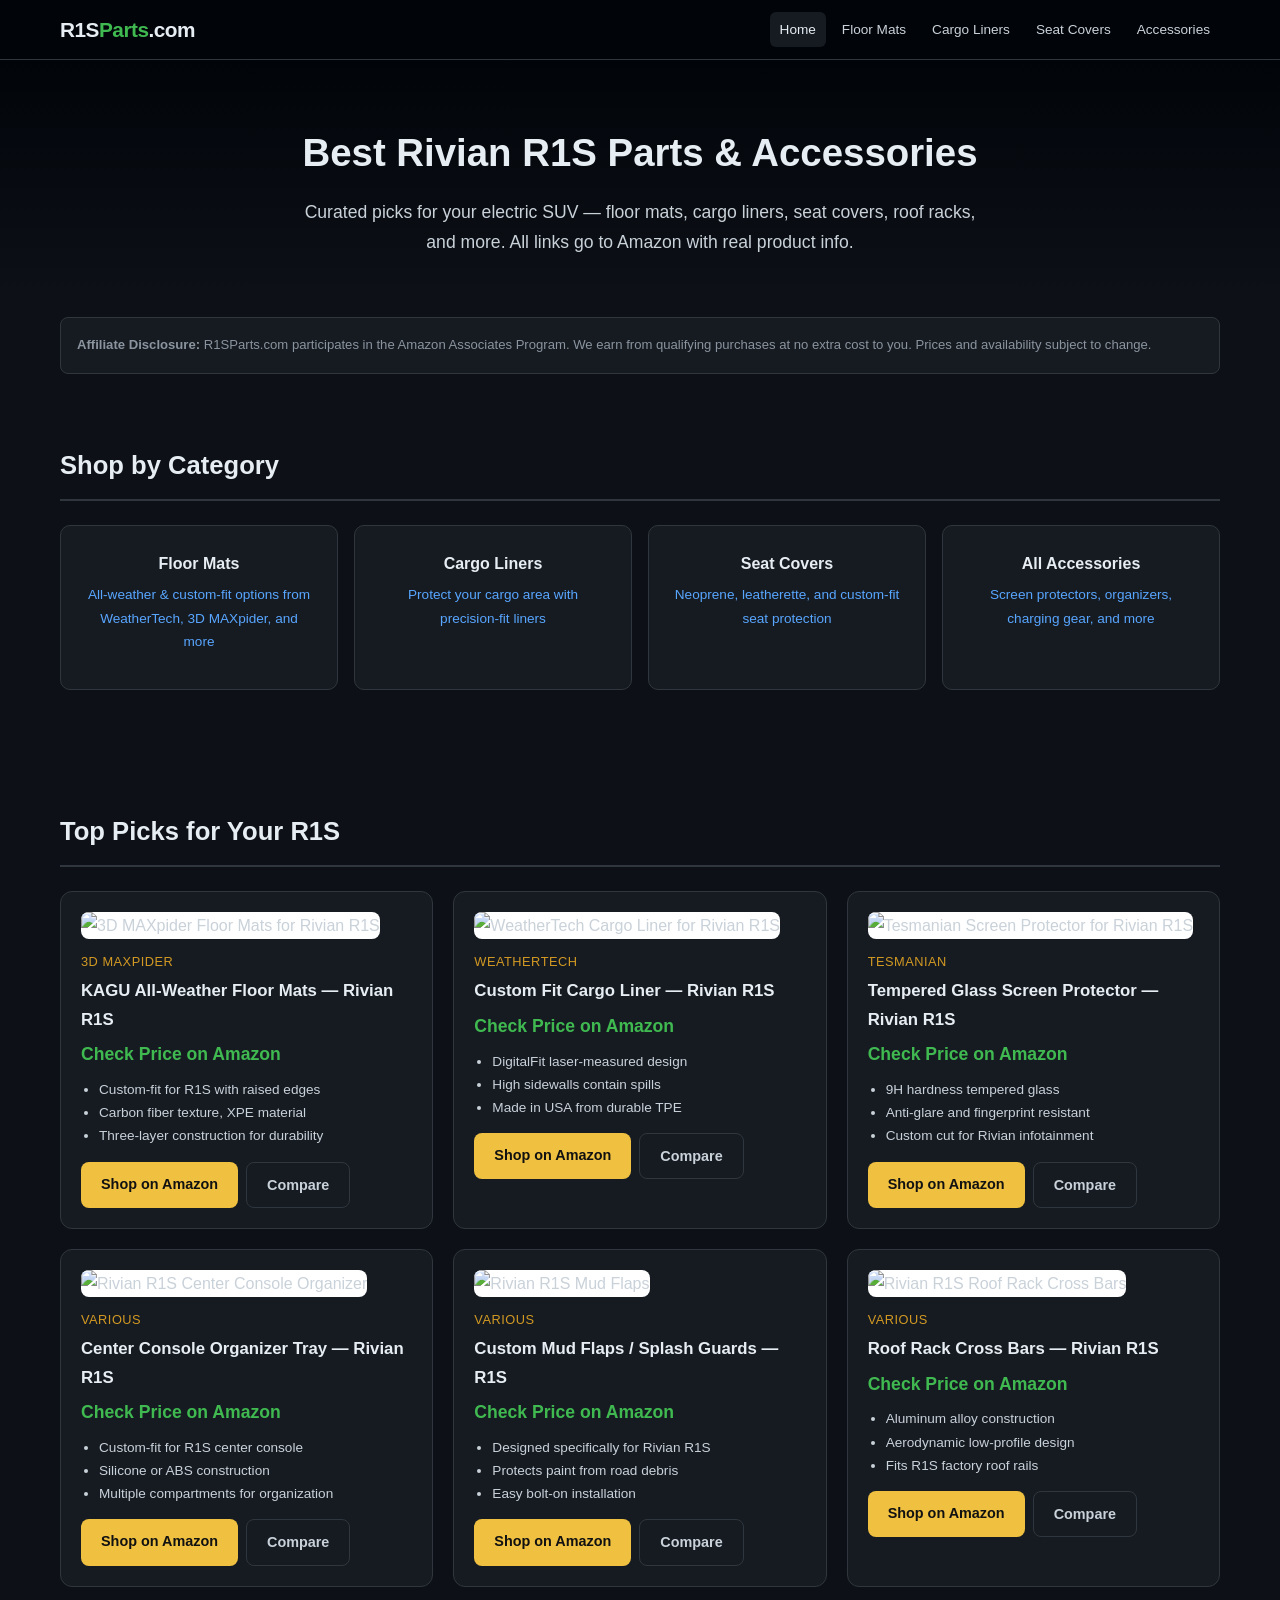
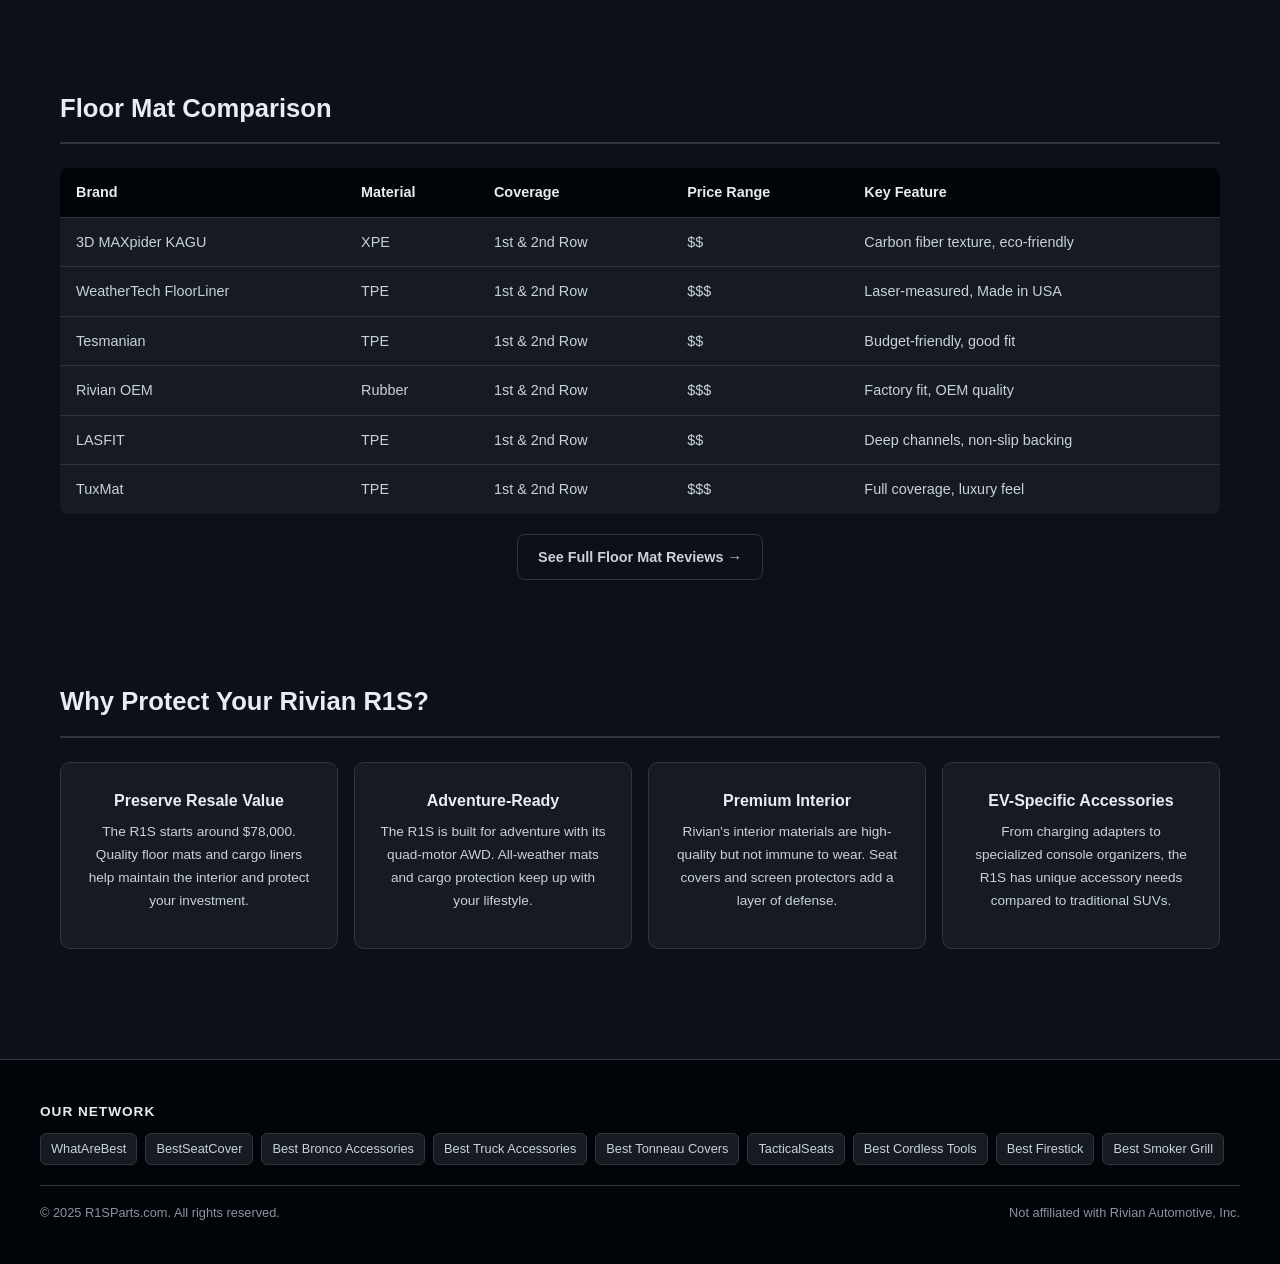
==== index.html @ 1e3fb6c0 "Build r1sparts.com - Rivian R1S parts & accessories affiliate site - index.html: homepage with top p" ====
<!DOCTYPE html>
<html lang="en">
<head>
<meta charset="UTF-8">
<meta name="viewport" content="width=device-width,initial-scale=1">
<title>R1S Parts — Best Rivian R1S Accessories & Parts (2025)</title>
<meta name="description" content="Find the best accessories and parts for your Rivian R1S. Floor mats, cargo liners, seat covers, roof racks, charging accessories and more.">
<link rel="stylesheet" href="css/style.css">
<link rel="icon" href="data:image/svg+xml,<svg xmlns='http://www.w3.org/2000/svg' viewBox='0 0 100 100'><text y='.9em' font-size='90'>⚡</text></svg>">
</head>
<body>

<nav class="nav"><div class="nav-inner">
  <a href="/" class="nav-logo">R1S<span>Parts</span>.com</a>
  <div class="nav-links">
    <a href="/" class="active">Home</a>
    <a href="best-floor-mats.html">Floor Mats</a>
    <a href="best-cargo-liners.html">Cargo Liners</a>
    <a href="best-seat-covers.html">Seat Covers</a>
    <a href="best-accessories.html">Accessories</a>
  </div>
</div></nav>

<section class="hero">
  <h1>Best Rivian R1S Parts & Accessories</h1>
  <p>Curated picks for your electric SUV — floor mats, cargo liners, seat covers, roof racks, and more. All links go to Amazon with real product info.</p>
</section>

<div class="container">

<div class="disclosure">
  <strong>Affiliate Disclosure:</strong> R1SParts.com participates in the Amazon Associates Program. We earn from qualifying purchases at no extra cost to you. Prices and availability subject to change.
</div>

<!-- CATEGORY NAVIGATION -->
<section class="section">
  <h2 class="section-title">Shop by Category</h2>
  <div class="cat-grid">
    <a href="best-floor-mats.html" class="cat-card"><h3>Floor Mats</h3><p>All-weather & custom-fit options from WeatherTech, 3D MAXpider, and more</p></a>
    <a href="best-cargo-liners.html" class="cat-card"><h3>Cargo Liners</h3><p>Protect your cargo area with precision-fit liners</p></a>
    <a href="best-seat-covers.html" class="cat-card"><h3>Seat Covers</h3><p>Neoprene, leatherette, and custom-fit seat protection</p></a>
    <a href="best-accessories.html" class="cat-card"><h3>All Accessories</h3><p>Screen protectors, organizers, charging gear, and more</p></a>
  </div>
</section>

<!-- TOP PICKS -->
<section class="section">
  <h2 class="section-title">Top Picks for Your R1S</h2>
  <div class="product-grid">

    <div class="product-card">
      <img src="https://m.media-amazon.com/images/I/81dK7Qd1JzL._AC_SL1500_.jpg" alt="3D MAXpider Floor Mats for Rivian R1S" loading="lazy">
      <div class="brand">3D MAXpider</div>
      <h3>KAGU All-Weather Floor Mats — Rivian R1S</h3>
      <p class="price">Check Price on Amazon</p>
      <ul>
        <li>Custom-fit for R1S with raised edges</li>
        <li>Carbon fiber texture, XPE material</li>
        <li>Three-layer construction for durability</li>
      </ul>
      <div class="btn-group">
        <a href="https://www.amazon.com/s?k=3D+MAXpider+Rivian+R1S+floor+mats&tag=brazenprodu01-20" class="btn btn-amazon" target="_blank" rel="nofollow noopener">Shop on Amazon</a>
        <a href="best-floor-mats.html" class="btn btn-outline">Compare</a>
      </div>
    </div>

    <div class="product-card">
      <img src="https://m.media-amazon.com/images/I/71bQ2QTKXEL._AC_SL1500_.jpg" alt="WeatherTech Cargo Liner for Rivian R1S" loading="lazy">
      <div class="brand">WeatherTech</div>
      <h3>Custom Fit Cargo Liner — Rivian R1S</h3>
      <p class="price">Check Price on Amazon</p>
      <ul>
        <li>DigitalFit laser-measured design</li>
        <li>High sidewalls contain spills</li>
        <li>Made in USA from durable TPE</li>
      </ul>
      <div class="btn-group">
        <a href="https://www.amazon.com/s?k=WeatherTech+Rivian+R1S+cargo+liner&tag=brazenprodu01-20" class="btn btn-amazon" target="_blank" rel="nofollow noopener">Shop on Amazon</a>
        <a href="best-cargo-liners.html" class="btn btn-outline">Compare</a>
      </div>
    </div>

    <div class="product-card">
      <img src="https://m.media-amazon.com/images/I/71nCg0CQZAL._AC_SL1500_.jpg" alt="Tesmanian Screen Protector for Rivian R1S" loading="lazy">
      <div class="brand">Tesmanian</div>
      <h3>Tempered Glass Screen Protector — Rivian R1S</h3>
      <p class="price">Check Price on Amazon</p>
      <ul>
        <li>9H hardness tempered glass</li>
        <li>Anti-glare and fingerprint resistant</li>
        <li>Custom cut for Rivian infotainment</li>
      </ul>
      <div class="btn-group">
        <a href="https://www.amazon.com/s?k=Rivian+R1S+screen+protector&tag=brazenprodu01-20" class="btn btn-amazon" target="_blank" rel="nofollow noopener">Shop on Amazon</a>
        <a href="best-accessories.html" class="btn btn-outline">Compare</a>
      </div>
    </div>

    <div class="product-card">
      <img src="https://m.media-amazon.com/images/I/61Y8bMZVM3L._AC_SL1500_.jpg" alt="Rivian R1S Center Console Organizer" loading="lazy">
      <div class="brand">Various</div>
      <h3>Center Console Organizer Tray — Rivian R1S</h3>
      <p class="price">Check Price on Amazon</p>
      <ul>
        <li>Custom-fit for R1S center console</li>
        <li>Silicone or ABS construction</li>
        <li>Multiple compartments for organization</li>
      </ul>
      <div class="btn-group">
        <a href="https://www.amazon.com/s?k=Rivian+R1S+center+console+organizer&tag=brazenprodu01-20" class="btn btn-amazon" target="_blank" rel="nofollow noopener">Shop on Amazon</a>
        <a href="best-accessories.html" class="btn btn-outline">Compare</a>
      </div>
    </div>

    <div class="product-card">
      <img src="https://m.media-amazon.com/images/I/71sXDJnVh4L._AC_SL1500_.jpg" alt="Rivian R1S Mud Flaps" loading="lazy">
      <div class="brand">Various</div>
      <h3>Custom Mud Flaps / Splash Guards — R1S</h3>
      <p class="price">Check Price on Amazon</p>
      <ul>
        <li>Designed specifically for Rivian R1S</li>
        <li>Protects paint from road debris</li>
        <li>Easy bolt-on installation</li>
      </ul>
      <div class="btn-group">
        <a href="https://www.amazon.com/s?k=Rivian+R1S+mud+flaps&tag=brazenprodu01-20" class="btn btn-amazon" target="_blank" rel="nofollow noopener">Shop on Amazon</a>
        <a href="best-accessories.html" class="btn btn-outline">Compare</a>
      </div>
    </div>

    <div class="product-card">
      <img src="https://m.media-amazon.com/images/I/71dKXdFJp5L._AC_SL1500_.jpg" alt="Rivian R1S Roof Rack Cross Bars" loading="lazy">
      <div class="brand">Various</div>
      <h3>Roof Rack Cross Bars — Rivian R1S</h3>
      <p class="price">Check Price on Amazon</p>
      <ul>
        <li>Aluminum alloy construction</li>
        <li>Aerodynamic low-profile design</li>
        <li>Fits R1S factory roof rails</li>
      </ul>
      <div class="btn-group">
        <a href="https://www.amazon.com/s?k=Rivian+R1S+roof+rack+cross+bars&tag=brazenprodu01-20" class="btn btn-amazon" target="_blank" rel="nofollow noopener">Shop on Amazon</a>
        <a href="best-accessories.html" class="btn btn-outline">Compare</a>
      </div>
    </div>

  </div>
</section>

<!-- COMPARISON TABLE -->
<section class="section" id="comparison">
  <h2 class="section-title">Floor Mat Comparison</h2>
  <div class="table-wrap">
    <table>
      <thead>
        <tr><th>Brand</th><th>Material</th><th>Coverage</th><th>Price Range</th><th>Key Feature</th></tr>
      </thead>
      <tbody>
        <tr><td>3D MAXpider KAGU</td><td>XPE</td><td>1st & 2nd Row</td><td>$$</td><td>Carbon fiber texture, eco-friendly</td></tr>
        <tr><td>WeatherTech FloorLiner</td><td>TPE</td><td>1st & 2nd Row</td><td>$$$</td><td>Laser-measured, Made in USA</td></tr>
        <tr><td>Tesmanian</td><td>TPE</td><td>1st & 2nd Row</td><td>$$</td><td>Budget-friendly, good fit</td></tr>
        <tr><td>Rivian OEM</td><td>Rubber</td><td>1st & 2nd Row</td><td>$$$</td><td>Factory fit, OEM quality</td></tr>
        <tr><td>LASFIT</td><td>TPE</td><td>1st & 2nd Row</td><td>$$</td><td>Deep channels, non-slip backing</td></tr>
        <tr><td>TuxMat</td><td>TPE</td><td>1st & 2nd Row</td><td>$$$</td><td>Full coverage, luxury feel</td></tr>
      </tbody>
    </table>
  </div>
  <p style="text-align:center;margin-top:12px"><a href="best-floor-mats.html" class="btn btn-outline">See Full Floor Mat Reviews →</a></p>
</section>

<!-- WHY R1S ACCESSORIES -->
<section class="section">
  <h2 class="section-title">Why Protect Your Rivian R1S?</h2>
  <div class="cat-grid">
    <div class="cat-card">
      <h3>Preserve Resale Value</h3>
      <p>The R1S starts around $78,000. Quality floor mats and cargo liners help maintain the interior and protect your investment.</p>
    </div>
    <div class="cat-card">
      <h3>Adventure-Ready</h3>
      <p>The R1S is built for adventure with its quad-motor AWD. All-weather mats and cargo protection keep up with your lifestyle.</p>
    </div>
    <div class="cat-card">
      <h3>Premium Interior</h3>
      <p>Rivian's interior materials are high-quality but not immune to wear. Seat covers and screen protectors add a layer of defense.</p>
    </div>
    <div class="cat-card">
      <h3>EV-Specific Accessories</h3>
      <p>From charging adapters to specialized console organizers, the R1S has unique accessory needs compared to traditional SUVs.</p>
    </div>
  </div>
</section>

</div>

<footer class="footer"><div class="footer-inner">
  <div class="footer-network">
    <h4>Our Network</h4>
    <div class="footer-network-links">
      <a href="https://whatarebest.com">WhatAreBest</a>
      <a href="https://bestseatcover.com">BestSeatCover</a>
      <a href="https://bestbroncoaccessories.com">Best Bronco Accessories</a>
      <a href="https://besttruckaccessories.com">Best Truck Accessories</a>
      <a href="https://besttonneaucovers.com">Best Tonneau Covers</a>
      <a href="https://tacticalseats.com">TacticalSeats</a>
      <a href="https://bestcordlesstools.com">Best Cordless Tools</a>
      <a href="https://bestfirestick.com">Best Firestick</a>
      <a href="https://bestsmokergrill.com">Best Smoker Grill</a>
    </div>
  </div>
  <div class="footer-bottom">
    <span>&copy; 2025 R1SParts.com. All rights reserved.</span>
    <span>Not affiliated with Rivian Automotive, Inc.</span>
  </div>
</div></footer>

</body>
</html>
---- css/style.css ----
*{margin:0;padding:0;box-sizing:border-box}
:root{--bg:#0d1117;--card:#161b22;--border:#30363d;--text:#c9d1d9;--heading:#e6edf3;--accent:#58a6ff;--yellow:#f0c040;--green:#3fb950;--orange:#d29922}
body{font-family:-apple-system,BlinkMacSystemFont,'Segoe UI',Roboto,sans-serif;background:var(--bg);color:var(--text);line-height:1.7}
a{color:var(--accent);text-decoration:none}a:hover{text-decoration:underline}
img{max-width:100%;height:auto}

/* NAV */
.nav{background:#010409;border-bottom:1px solid var(--border);padding:12px 0;position:sticky;top:0;z-index:100}
.nav-inner{max-width:1200px;margin:0 auto;padding:0 20px;display:flex;align-items:center;justify-content:space-between;flex-wrap:wrap;gap:8px}
.nav-logo{font-size:1.3rem;font-weight:700;color:var(--heading);letter-spacing:-.5px}
.nav-logo span{color:var(--green)}
.nav-links{display:flex;gap:6px;flex-wrap:wrap}
.nav-links a{color:var(--text);font-size:.85rem;padding:6px 10px;border-radius:6px;transition:background .2s}
.nav-links a:hover,.nav-links a.active{background:var(--card);color:var(--heading);text-decoration:none}

/* HERO */
.hero{text-align:center;padding:60px 20px 40px;background:linear-gradient(180deg,#010409 0%,var(--bg) 100%)}
.hero h1{font-size:2.4rem;color:var(--heading);margin-bottom:12px}
.hero p{font-size:1.1rem;max-width:700px;margin:0 auto;color:var(--text)}

/* CONTAINER */
.container{max-width:1200px;margin:0 auto;padding:0 20px}

/* SECTION */
.section{padding:50px 0}
.section-title{font-size:1.6rem;color:var(--heading);margin-bottom:24px;padding-bottom:12px;border-bottom:2px solid var(--border)}

/* PRODUCT GRID */
.product-grid{display:grid;grid-template-columns:repeat(auto-fill,minmax(280px,1fr));gap:20px}
.product-card{background:var(--card);border:1px solid var(--border);border-radius:12px;padding:20px;transition:border-color .2s}
.product-card:hover{border-color:var(--accent)}
.product-card img{width:100%;border-radius:8px;margin-bottom:12px;aspect-ratio:1;object-fit:contain;background:#fff}
.product-card h3{color:var(--heading);font-size:1.05rem;margin-bottom:6px}
.product-card .price{color:var(--green);font-weight:600;font-size:1.1rem;margin-bottom:8px}
.product-card .brand{color:var(--orange);font-size:.8rem;text-transform:uppercase;letter-spacing:.5px;margin-bottom:4px}
.product-card ul{font-size:.85rem;padding-left:18px;margin-bottom:14px}

/* BUTTONS */
.btn{display:inline-block;padding:10px 20px;border-radius:8px;font-weight:600;font-size:.9rem;text-align:center;transition:opacity .2s;border:none;cursor:pointer}
.btn:hover{opacity:.85;text-decoration:none}
.btn-amazon{background:var(--yellow);color:#111}
.btn-outline{background:transparent;border:1px solid var(--border);color:var(--text)}
.btn-outline:hover{border-color:var(--accent);color:var(--accent)}
.btn-block{display:block;width:100%;margin-top:6px}
.btn-group{display:flex;gap:8px;margin-top:auto}

/* COMPARISON TABLE */
.table-wrap{overflow-x:auto;margin:20px 0}
table{width:100%;border-collapse:collapse;background:var(--card);border-radius:8px;overflow:hidden}
th,td{padding:12px 16px;text-align:left;border-bottom:1px solid var(--border);font-size:.9rem}
th{background:#010409;color:var(--heading);font-weight:600;white-space:nowrap}
td{color:var(--text)}
tr:last-child td{border-bottom:none}

/* REVIEW CARD (subpages) */
.review-card{background:var(--card);border:1px solid var(--border);border-radius:12px;padding:24px;margin-bottom:24px}
.review-card h3{color:var(--heading);font-size:1.2rem;margin-bottom:10px}
.review-card .float-img{float:right;margin:0 0 12px 20px;max-width:180px}
.review-card .float-img img{width:100%;border-radius:8px;background:#fff}
.review-card .pros-cons{display:grid;grid-template-columns:1fr 1fr;gap:16px;margin:16px 0}
.review-card .pros h4{color:var(--green)}
.review-card .cons h4{color:#f85149}
.review-card .pros ul,.review-card .cons ul{font-size:.85rem;padding-left:18px;margin-top:6px}

/* CATEGORY CARDS */
.cat-grid{display:grid;grid-template-columns:repeat(auto-fill,minmax(220px,1fr));gap:16px;margin:20px 0}
.cat-card{background:var(--card);border:1px solid var(--border);border-radius:10px;padding:24px;text-align:center;transition:border-color .2s}
.cat-card:hover{border-color:var(--accent)}
.cat-card h3{color:var(--heading);font-size:1rem;margin-bottom:6px}
.cat-card p{font-size:.85rem;margin-bottom:12px}

/* FOOTER */
.footer{background:#010409;border-top:1px solid var(--border);padding:40px 20px;margin-top:40px}
.footer-inner{max-width:1200px;margin:0 auto}
.footer-network{margin-bottom:20px}
.footer-network h4{color:var(--heading);font-size:.85rem;margin-bottom:10px;text-transform:uppercase;letter-spacing:1px}
.footer-network-links{display:flex;flex-wrap:wrap;gap:8px}
.footer-network-links a{font-size:.8rem;padding:4px 10px;background:var(--card);border:1px solid var(--border);border-radius:6px;color:var(--text)}
.footer-network-links a:hover{border-color:var(--accent);color:var(--accent);text-decoration:none}
.footer-bottom{display:flex;justify-content:space-between;align-items:center;flex-wrap:wrap;gap:12px;padding-top:16px;border-top:1px solid var(--border);font-size:.8rem;color:#8b949e}
.disclosure{background:var(--card);border:1px solid var(--border);border-radius:8px;padding:16px;margin:20px 0;font-size:.82rem;color:#8b949e}

/* RESPONSIVE */
@media(max-width:768px){
  .hero h1{font-size:1.6rem}
  .nav-links{width:100%;justify-content:center}
  .review-card .pros-cons{grid-template-columns:1fr}
  .review-card .float-img{float:none;max-width:100%;margin:0 0 12px 0}
  .footer-bottom{flex-direction:column;text-align:center}
}
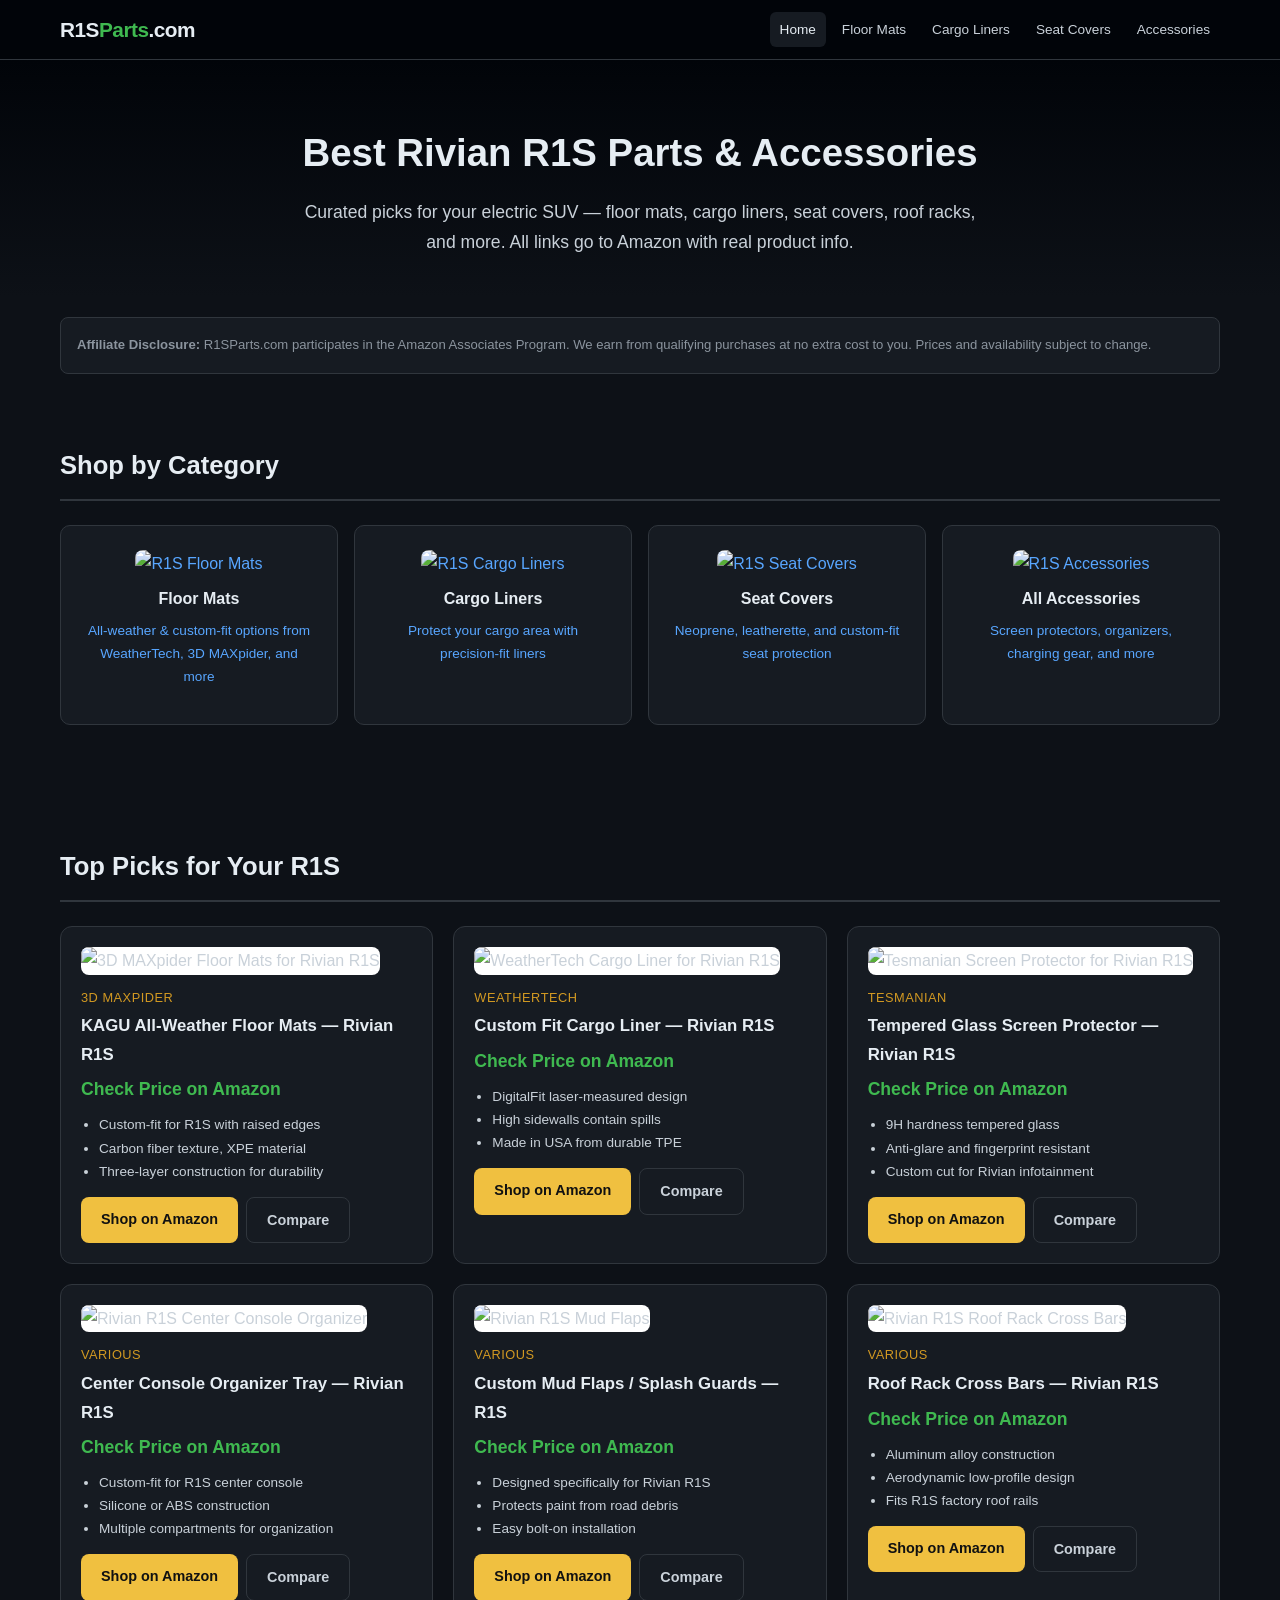
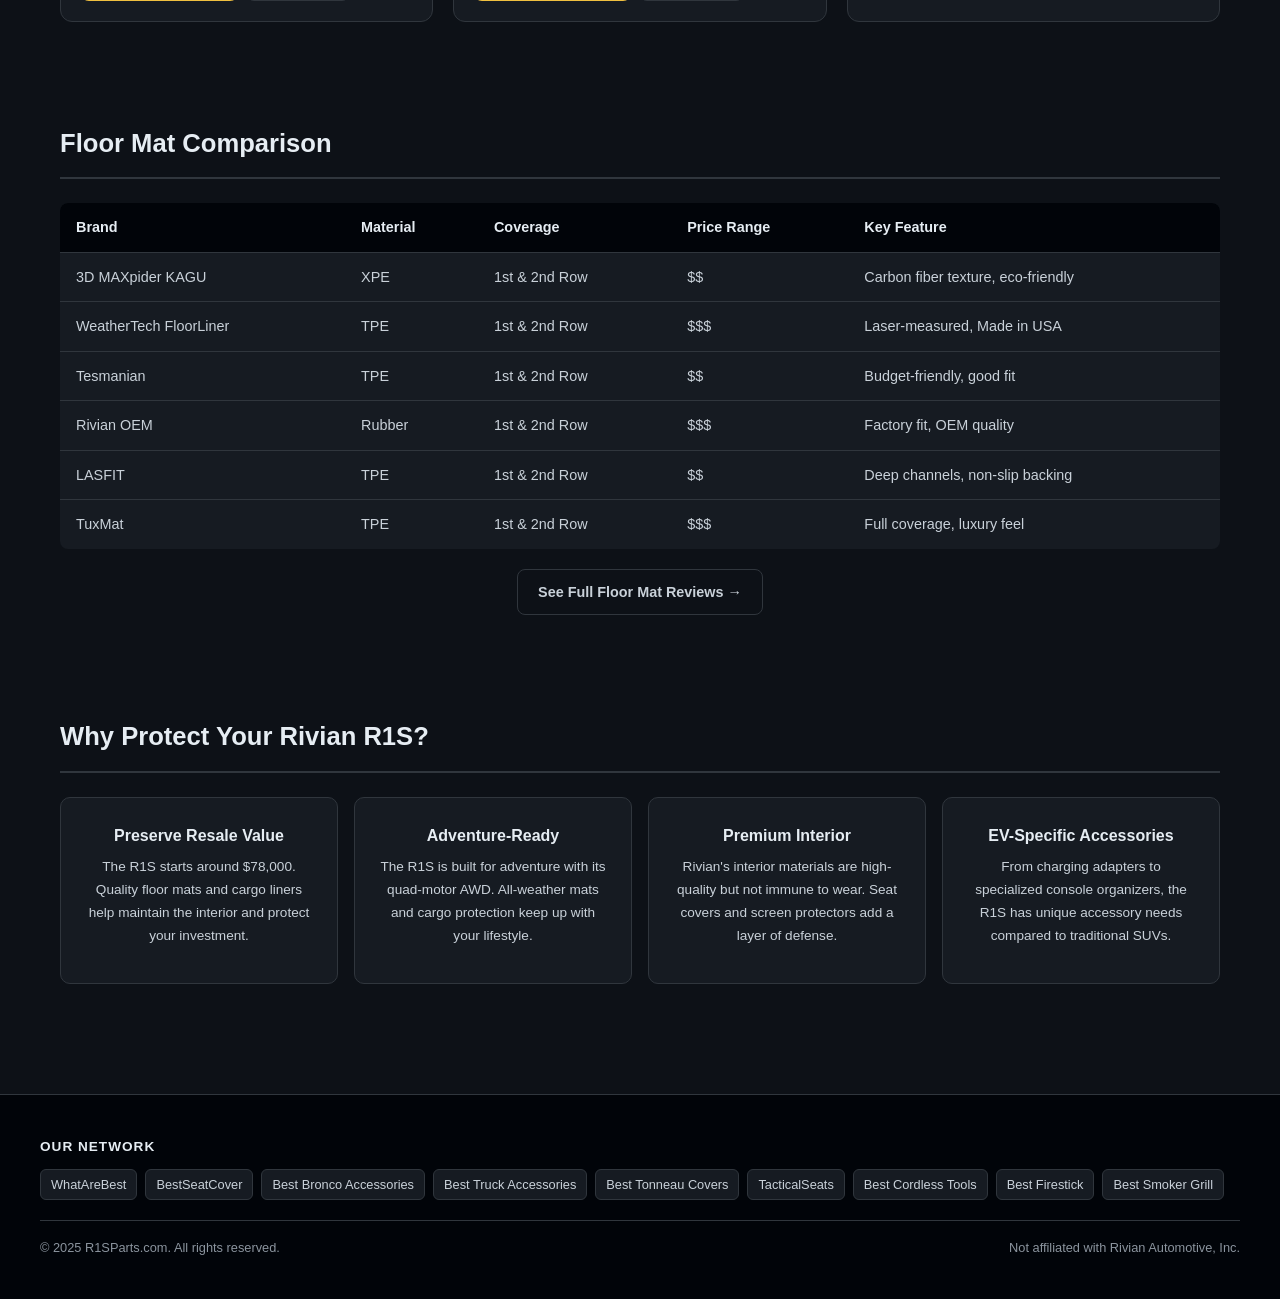
==== commit 81692c3c: "Add real product images across all review pages" ====
--- a/index.html
+++ b/index.html
@@ -36,10 +36,10 @@
 <section class="section">
   <h2 class="section-title">Shop by Category</h2>
   <div class="cat-grid">
-    <a href="best-floor-mats.html" class="cat-card"><h3>Floor Mats</h3><p>All-weather & custom-fit options from WeatherTech, 3D MAXpider, and more</p></a>
-    <a href="best-cargo-liners.html" class="cat-card"><h3>Cargo Liners</h3><p>Protect your cargo area with precision-fit liners</p></a>
-    <a href="best-seat-covers.html" class="cat-card"><h3>Seat Covers</h3><p>Neoprene, leatherette, and custom-fit seat protection</p></a>
-    <a href="best-accessories.html" class="cat-card"><h3>All Accessories</h3><p>Screen protectors, organizers, charging gear, and more</p></a>
+    <a href="best-floor-mats.html" class="cat-card"><img src="https://m.media-amazon.com/images/I/81dK7Qd1JzL._AC_SL1500_.jpg" alt="R1S Floor Mats" style="width:100%;border-radius:8px;margin-bottom:8px"><h3>Floor Mats</h3><p>All-weather & custom-fit options from WeatherTech, 3D MAXpider, and more</p></a>
+    <a href="best-cargo-liners.html" class="cat-card"><img src="https://m.media-amazon.com/images/I/71bQ2QTKXEL._AC_SL1500_.jpg" alt="R1S Cargo Liners" style="width:100%;border-radius:8px;margin-bottom:8px"><h3>Cargo Liners</h3><p>Protect your cargo area with precision-fit liners</p></a>
+    <a href="best-seat-covers.html" class="cat-card"><img src="https://m.media-amazon.com/images/I/71gSl6R6URL._AC_SL1500_.jpg" alt="R1S Seat Covers" style="width:100%;border-radius:8px;margin-bottom:8px"><h3>Seat Covers</h3><p>Neoprene, leatherette, and custom-fit seat protection</p></a>
+    <a href="best-accessories.html" class="cat-card"><img src="https://m.media-amazon.com/images/I/71nCg0CQZAL._AC_SL1500_.jpg" alt="R1S Accessories" style="width:100%;border-radius:8px;margin-bottom:8px"><h3>All Accessories</h3><p>Screen protectors, organizers, charging gear, and more</p></a>
   </div>
 </section>
 
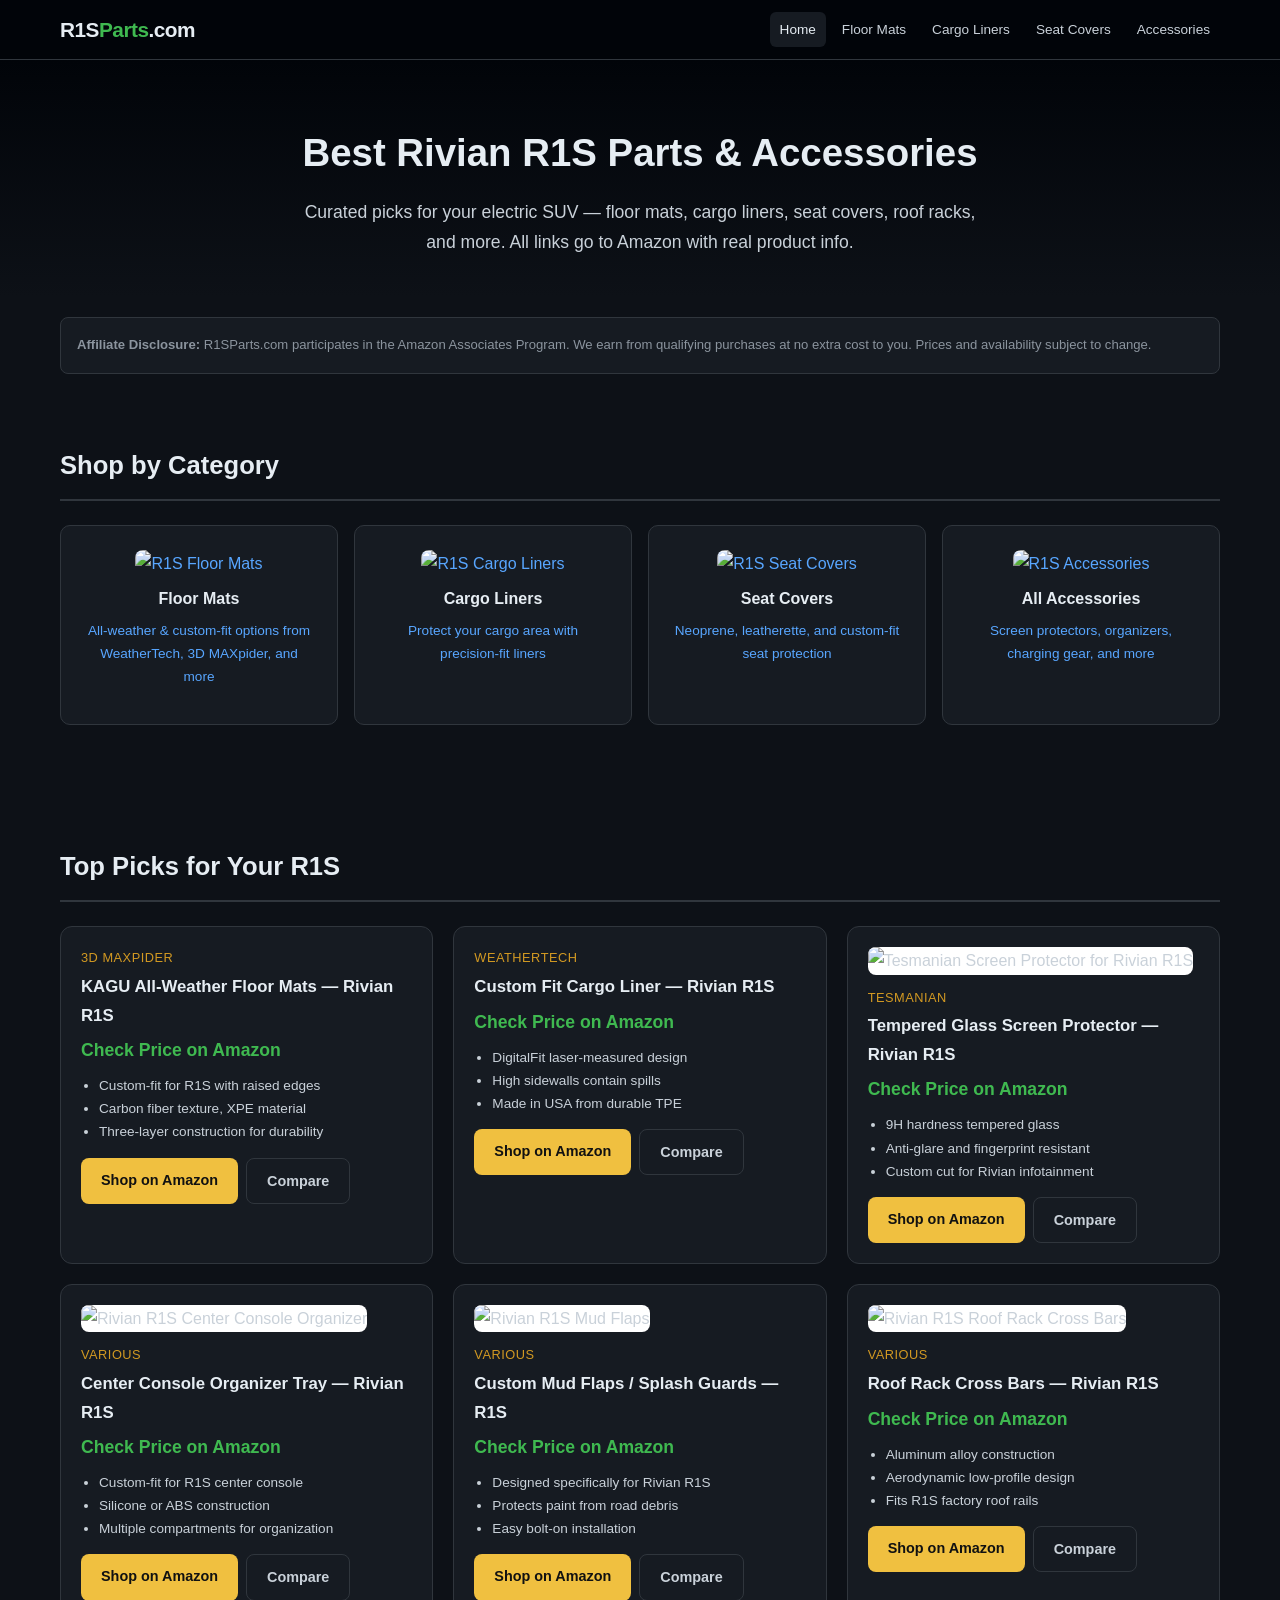
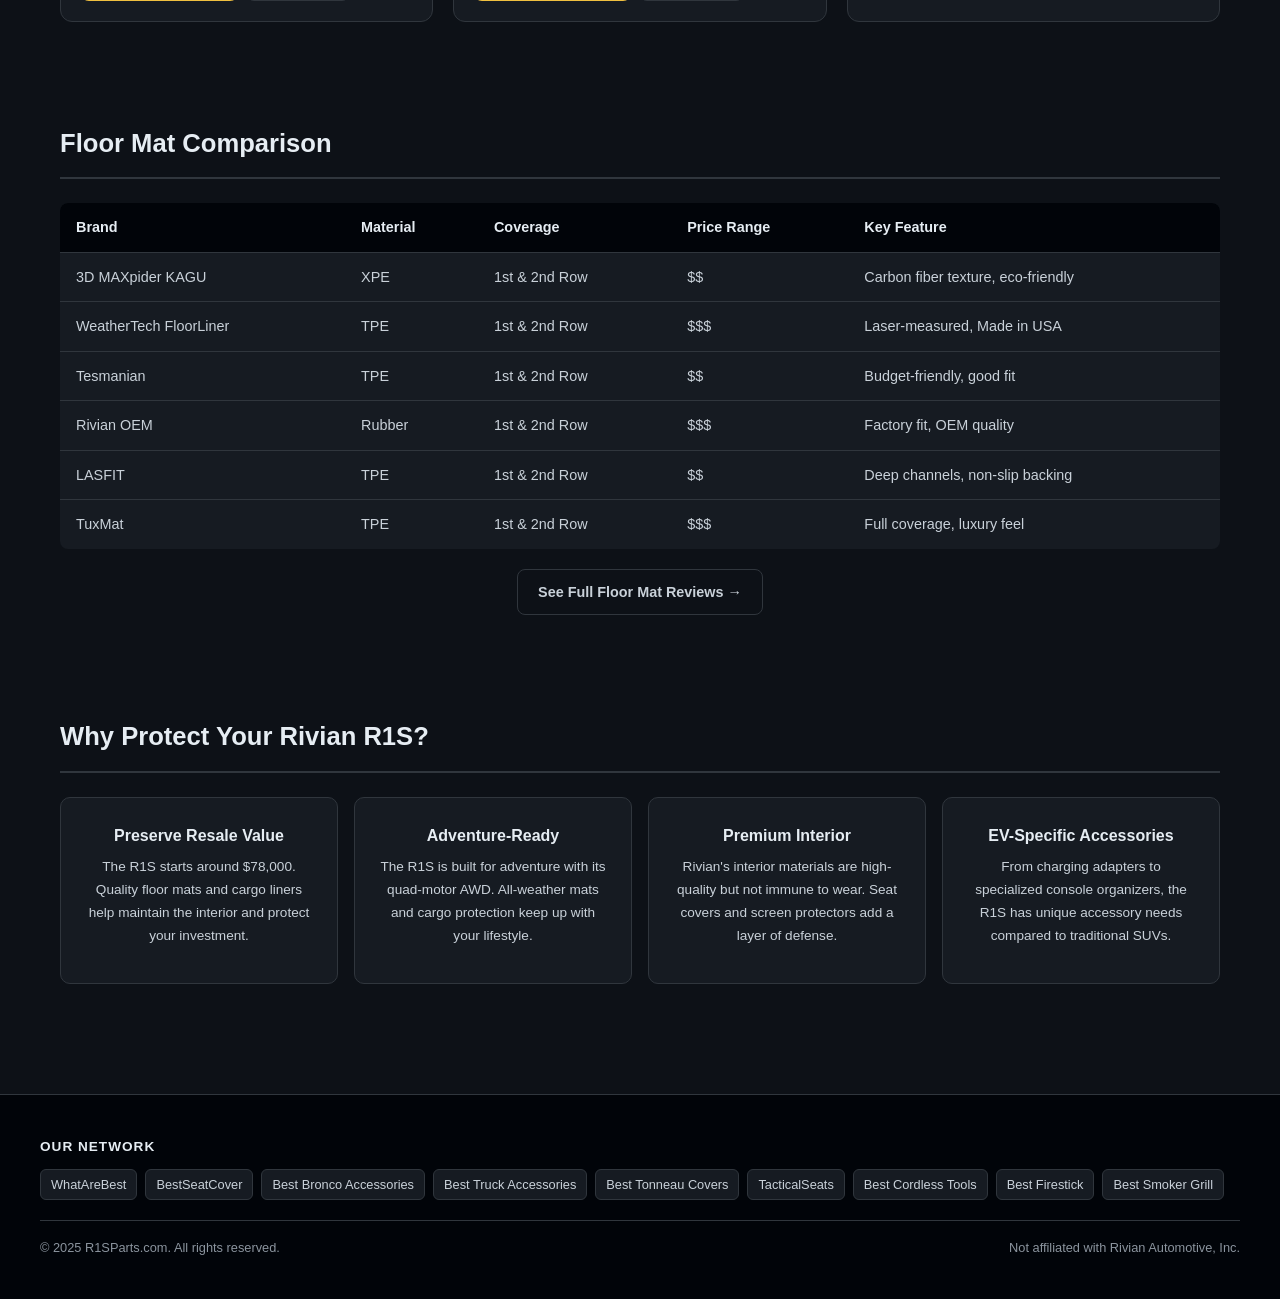
==== commit 437155c8: "Fix duplicate/placeholder images across vehicle/product cards (4 fixes (1 swap, 3 strip)) Network-wi" ====
--- a/index.html
+++ b/index.html
@@ -49,7 +49,7 @@
   <div class="product-grid">
 
     <div class="product-card">
-      <img src="https://m.media-amazon.com/images/I/81dK7Qd1JzL._AC_SL1500_.jpg" alt="3D MAXpider Floor Mats for Rivian R1S" loading="lazy">
+      
       <div class="brand">3D MAXpider</div>
       <h3>KAGU All-Weather Floor Mats — Rivian R1S</h3>
       <p class="price">Check Price on Amazon</p>
@@ -65,7 +65,7 @@
     </div>
 
     <div class="product-card">
-      <img src="https://m.media-amazon.com/images/I/71bQ2QTKXEL._AC_SL1500_.jpg" alt="WeatherTech Cargo Liner for Rivian R1S" loading="lazy">
+      
       <div class="brand">WeatherTech</div>
       <h3>Custom Fit Cargo Liner — Rivian R1S</h3>
       <p class="price">Check Price on Amazon</p>
@@ -81,7 +81,7 @@
     </div>
 
     <div class="product-card">
-      <img src="https://m.media-amazon.com/images/I/71nCg0CQZAL._AC_SL1500_.jpg" alt="Tesmanian Screen Protector for Rivian R1S" loading="lazy">
+      <img src="https://m.media-amazon.com/images/I/51NBmlCv93L._AC_SL1500_.jpg" alt="Tesmanian Screen Protector for Rivian R1S" loading="lazy">
       <div class="brand">Tesmanian</div>
       <h3>Tempered Glass Screen Protector — Rivian R1S</h3>
       <p class="price">Check Price on Amazon</p>
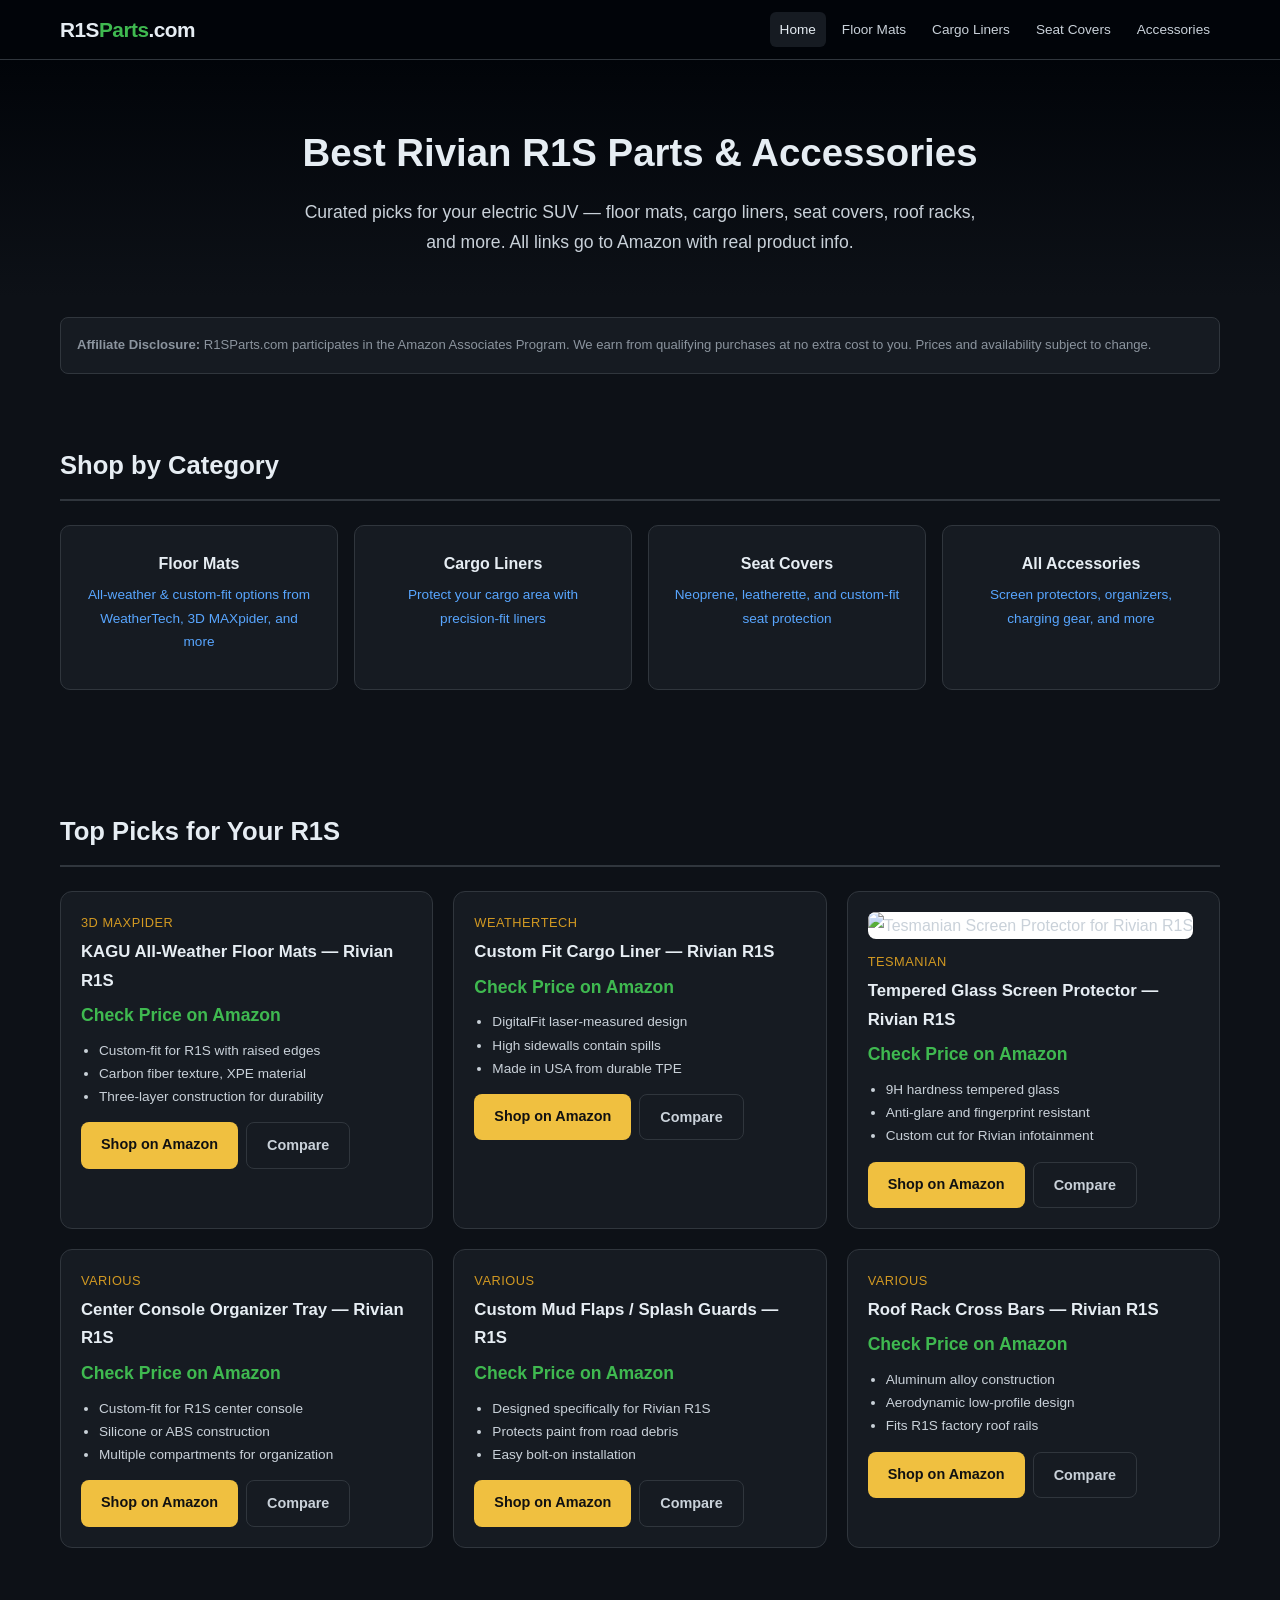
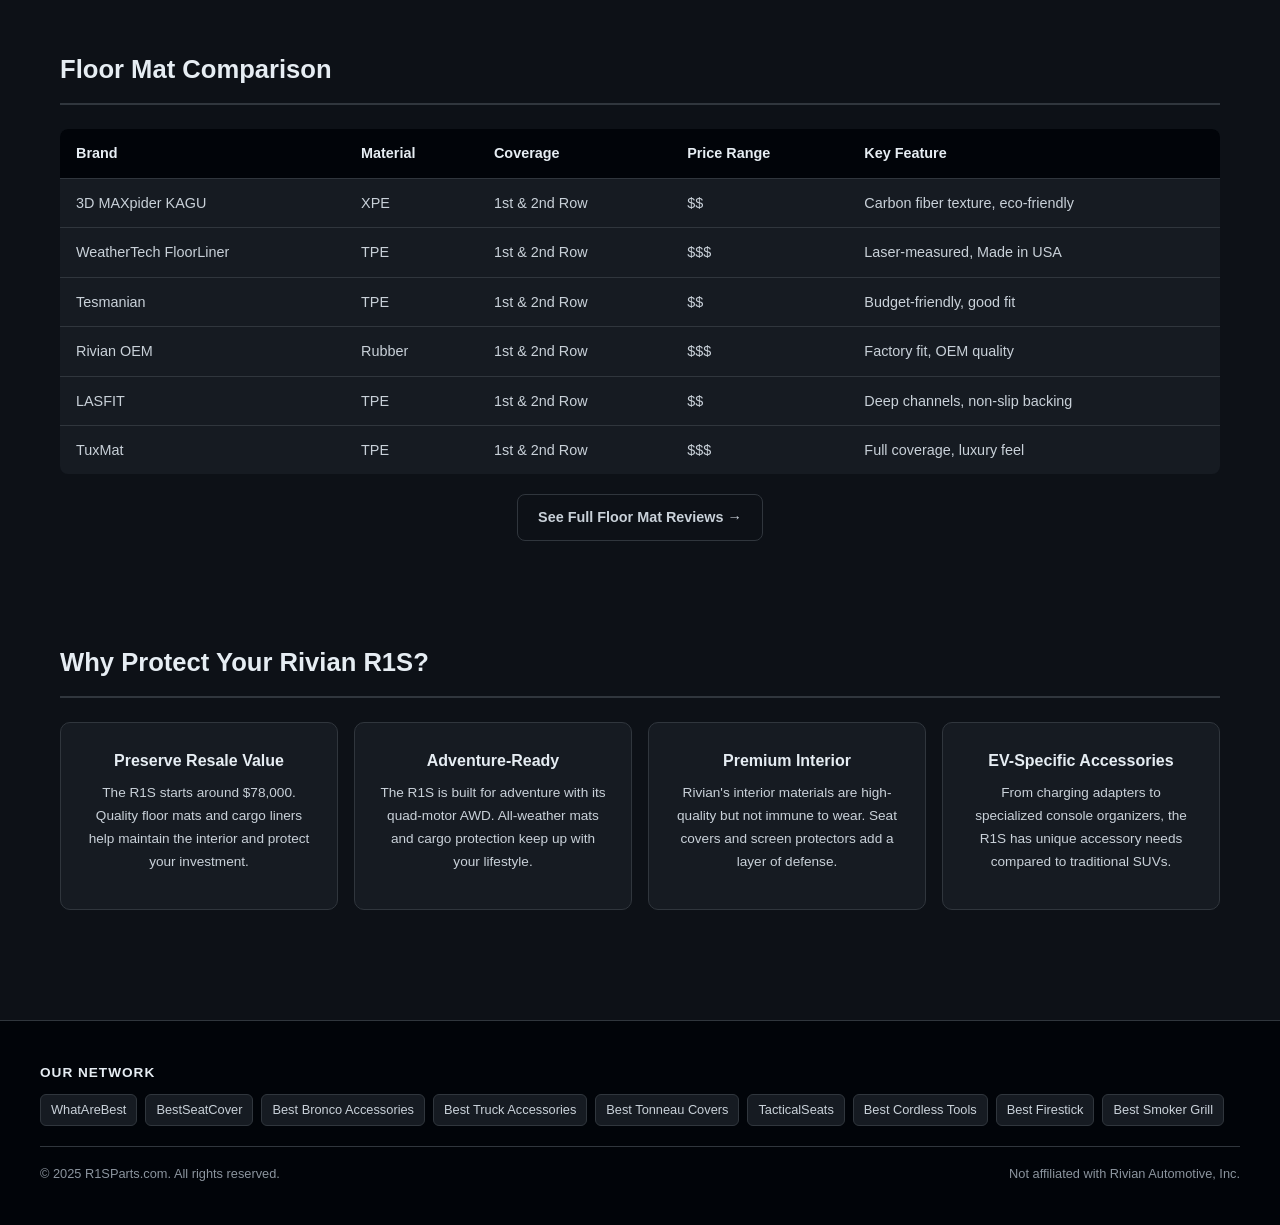
==== commit 1c4e3ce5: "Dead-image cleanup: strip 404 Amazon image refs + clean empty wrappers; index re-image where verifie" ====
--- a/index.html
+++ b/index.html
@@ -36,10 +36,10 @@
 <section class="section">
   <h2 class="section-title">Shop by Category</h2>
   <div class="cat-grid">
-    <a href="best-floor-mats.html" class="cat-card"><img src="https://m.media-amazon.com/images/I/81dK7Qd1JzL._AC_SL1500_.jpg" alt="R1S Floor Mats" style="width:100%;border-radius:8px;margin-bottom:8px"><h3>Floor Mats</h3><p>All-weather & custom-fit options from WeatherTech, 3D MAXpider, and more</p></a>
-    <a href="best-cargo-liners.html" class="cat-card"><img src="https://m.media-amazon.com/images/I/71bQ2QTKXEL._AC_SL1500_.jpg" alt="R1S Cargo Liners" style="width:100%;border-radius:8px;margin-bottom:8px"><h3>Cargo Liners</h3><p>Protect your cargo area with precision-fit liners</p></a>
-    <a href="best-seat-covers.html" class="cat-card"><img src="https://m.media-amazon.com/images/I/71gSl6R6URL._AC_SL1500_.jpg" alt="R1S Seat Covers" style="width:100%;border-radius:8px;margin-bottom:8px"><h3>Seat Covers</h3><p>Neoprene, leatherette, and custom-fit seat protection</p></a>
-    <a href="best-accessories.html" class="cat-card"><img src="https://m.media-amazon.com/images/I/71nCg0CQZAL._AC_SL1500_.jpg" alt="R1S Accessories" style="width:100%;border-radius:8px;margin-bottom:8px"><h3>All Accessories</h3><p>Screen protectors, organizers, charging gear, and more</p></a>
+    <a href="best-floor-mats.html" class="cat-card"><h3>Floor Mats</h3><p>All-weather & custom-fit options from WeatherTech, 3D MAXpider, and more</p></a>
+    <a href="best-cargo-liners.html" class="cat-card"><h3>Cargo Liners</h3><p>Protect your cargo area with precision-fit liners</p></a>
+    <a href="best-seat-covers.html" class="cat-card"><h3>Seat Covers</h3><p>Neoprene, leatherette, and custom-fit seat protection</p></a>
+    <a href="best-accessories.html" class="cat-card"><h3>All Accessories</h3><p>Screen protectors, organizers, charging gear, and more</p></a>
   </div>
 </section>
 
@@ -97,7 +97,6 @@
     </div>
 
     <div class="product-card">
-      <img src="https://m.media-amazon.com/images/I/61Y8bMZVM3L._AC_SL1500_.jpg" alt="Rivian R1S Center Console Organizer" loading="lazy">
       <div class="brand">Various</div>
       <h3>Center Console Organizer Tray — Rivian R1S</h3>
       <p class="price">Check Price on Amazon</p>
@@ -113,7 +112,6 @@
     </div>
 
     <div class="product-card">
-      <img src="https://m.media-amazon.com/images/I/71sXDJnVh4L._AC_SL1500_.jpg" alt="Rivian R1S Mud Flaps" loading="lazy">
       <div class="brand">Various</div>
       <h3>Custom Mud Flaps / Splash Guards — R1S</h3>
       <p class="price">Check Price on Amazon</p>
@@ -129,7 +127,6 @@
     </div>
 
     <div class="product-card">
-      <img src="https://m.media-amazon.com/images/I/71dKXdFJp5L._AC_SL1500_.jpg" alt="Rivian R1S Roof Rack Cross Bars" loading="lazy">
       <div class="brand">Various</div>
       <h3>Roof Rack Cross Bars — Rivian R1S</h3>
       <p class="price">Check Price on Amazon</p>
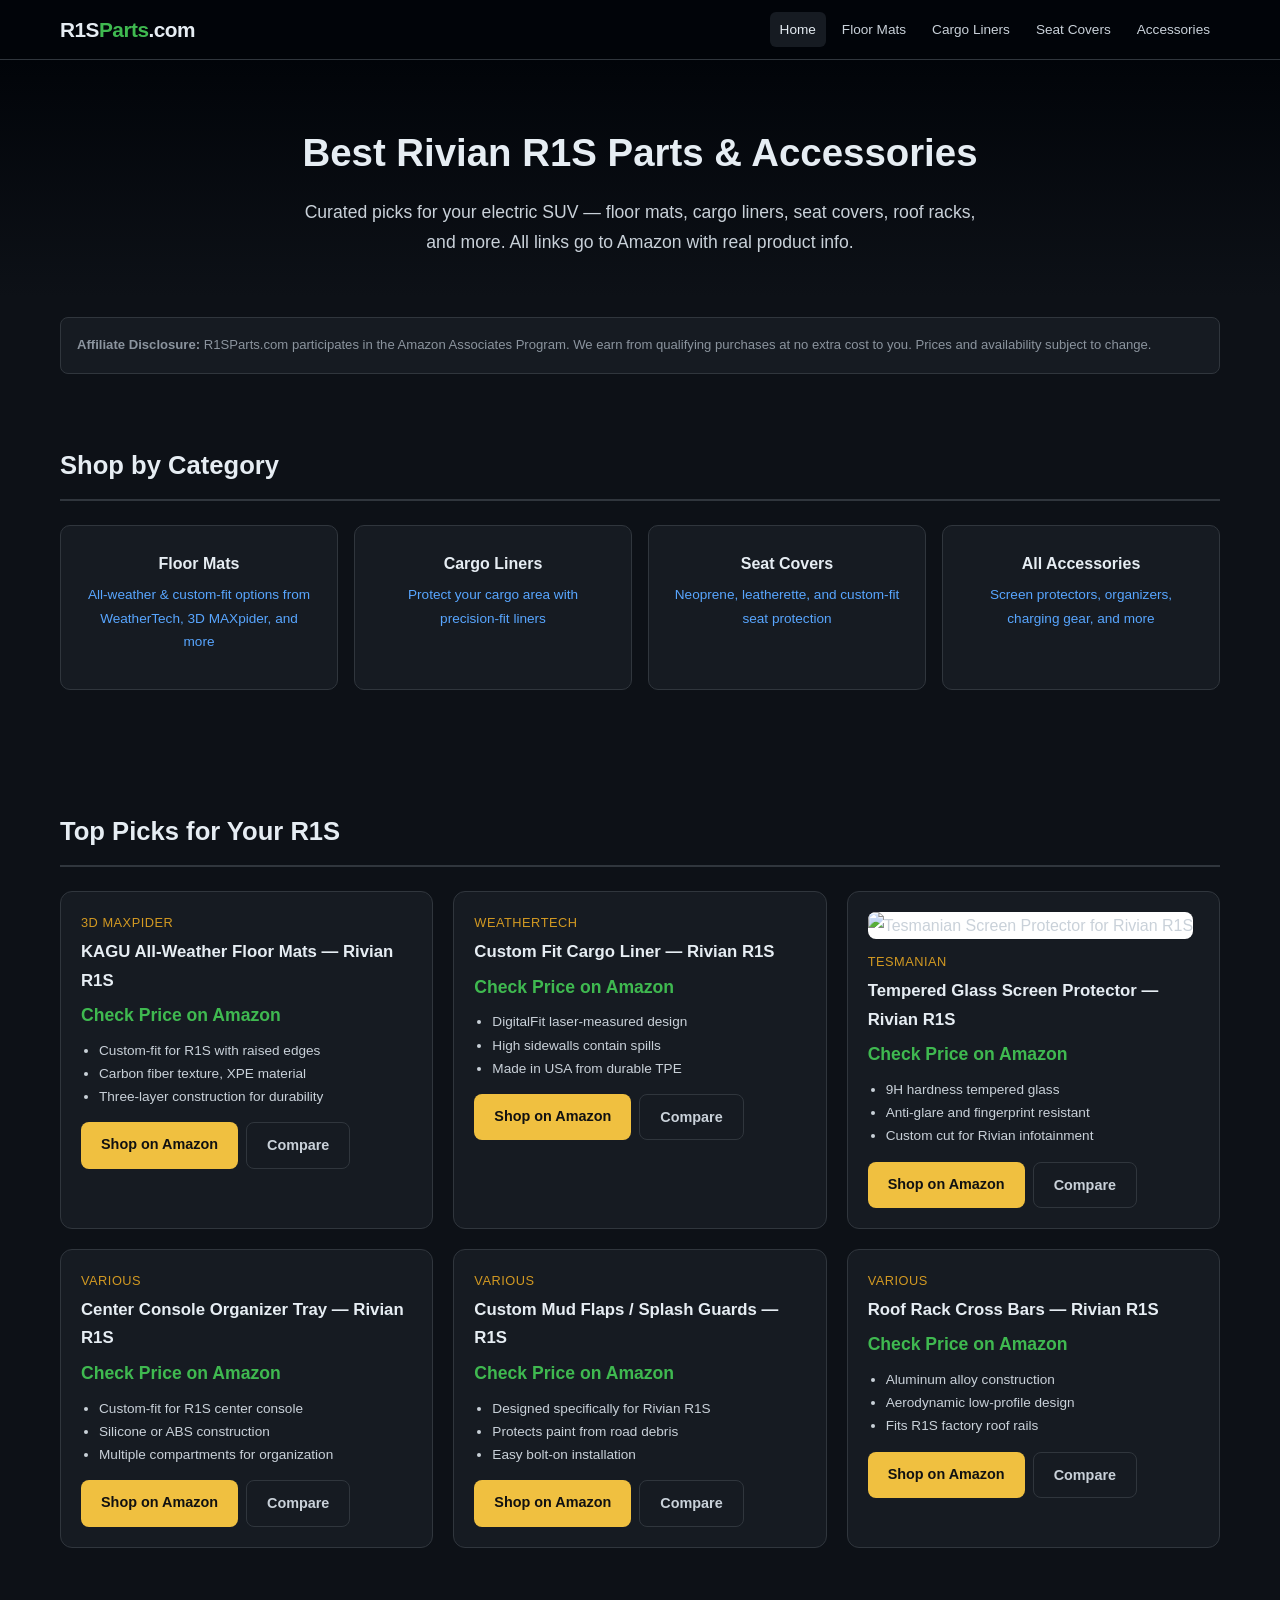
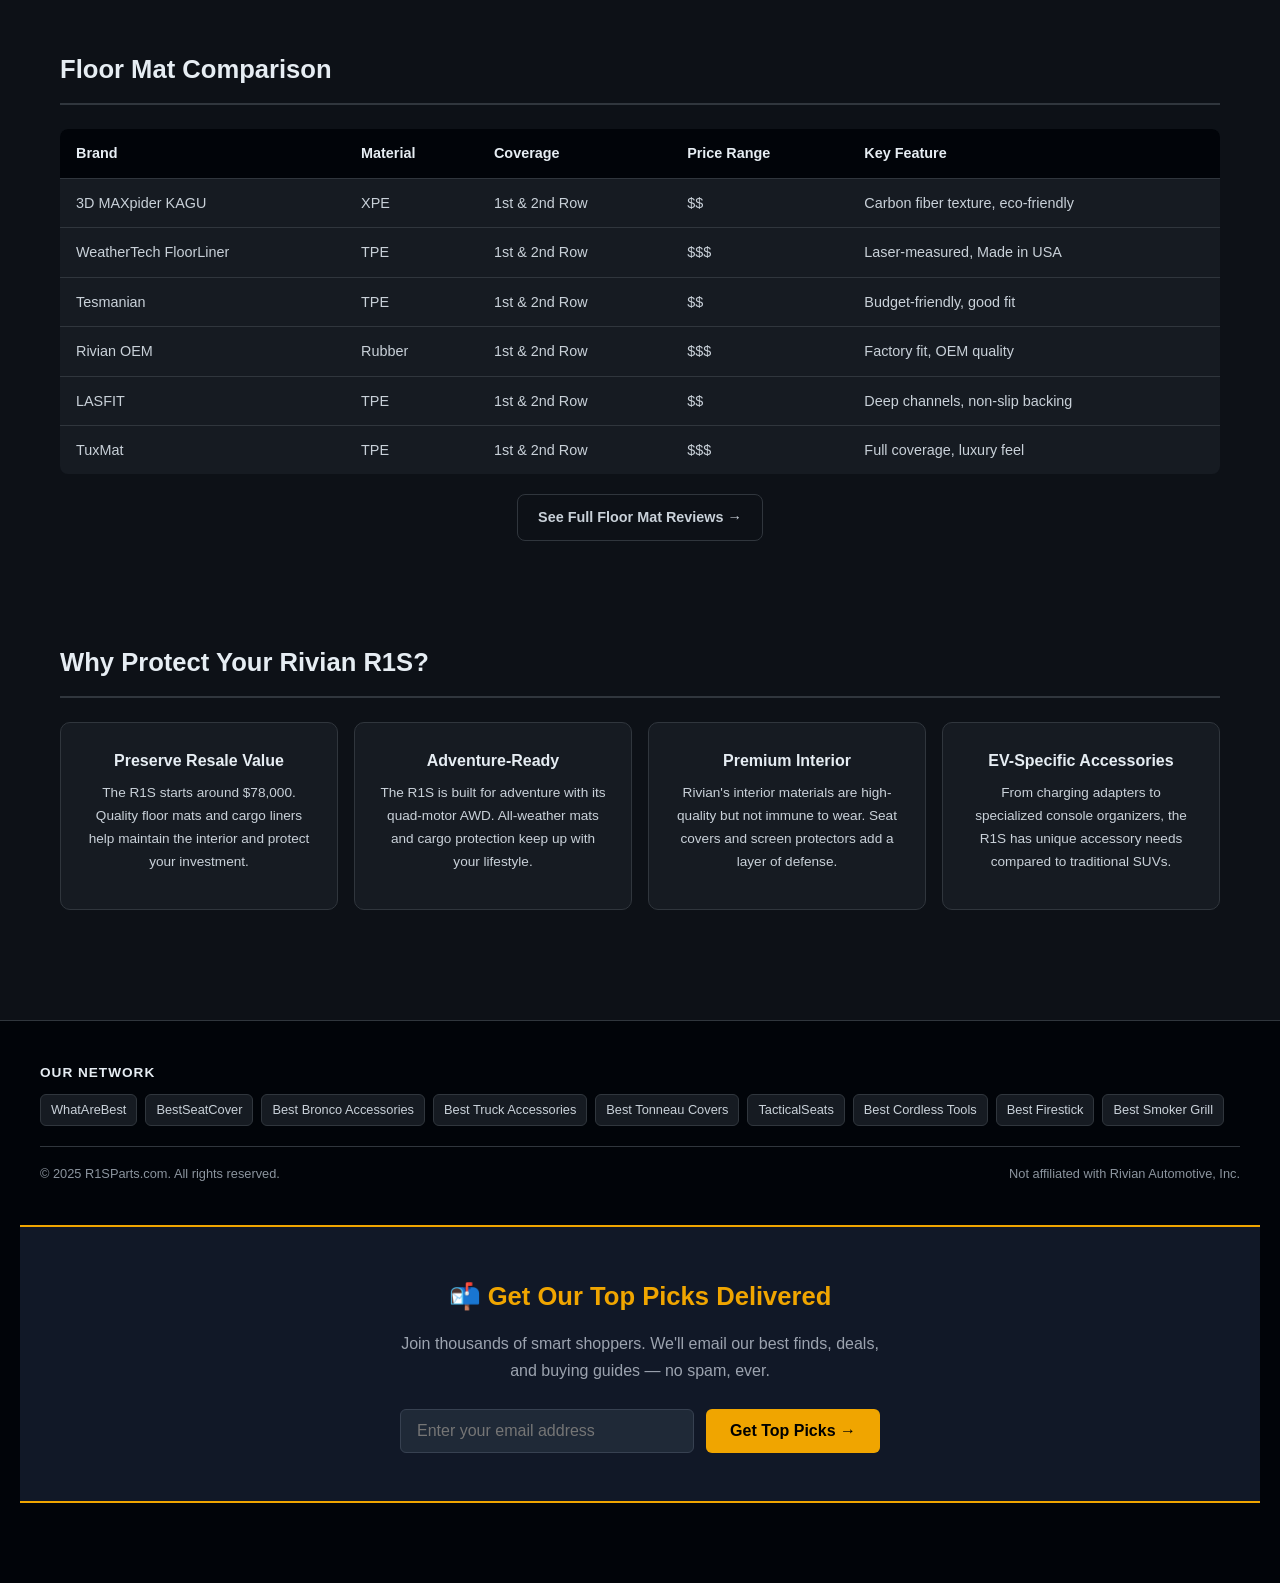
==== commit edd9464c: "Add email capture form" ====
--- a/index.html
+++ b/index.html
@@ -1,12 +1,25 @@
 <!DOCTYPE html>
 <html lang="en">
 <head>
+<meta name="robots" content="index,follow">
 <meta charset="UTF-8">
+<link rel="canonical" href="https://r1sparts.com/">
 <meta name="viewport" content="width=device-width,initial-scale=1">
 <title>R1S Parts — Best Rivian R1S Accessories & Parts (2025)</title>
 <meta name="description" content="Find the best accessories and parts for your Rivian R1S. Floor mats, cargo liners, seat covers, roof racks, charging accessories and more.">
 <link rel="stylesheet" href="css/style.css">
 <link rel="icon" href="data:image/svg+xml,<svg xmlns='http://www.w3.org/2000/svg' viewBox='0 0 100 100'><text y='.9em' font-size='90'>⚡</text></svg>">
+<style>
+/* ===== EMAIL CAPTURE ===== */
+.email-capture { background: #111827; border-top: 2px solid #f0a500; border-bottom: 2px solid #f0a500; padding: 48px 24px; text-align: center; margin: 40px 0; }
+.email-capture h2 { color: #f0a500; font-size: 1.6em; margin-bottom: 12px; }
+.email-capture p { color: #9ca3af; margin-bottom: 24px; max-width: 500px; margin-left: auto; margin-right: auto; }
+.capture-form { display: flex; gap: 12px; justify-content: center; flex-wrap: wrap; max-width: 480px; margin: 0 auto; }
+.capture-form input[type="email"] { flex: 1; min-width: 220px; padding: 12px 16px; border-radius: 6px; border: 1px solid #374151; background: #1f2937; color: #e0e0e0; font-size: 1em; }
+.capture-form button { background: #f0a500; color: #000; font-weight: 700; padding: 12px 24px; border: none; border-radius: 6px; cursor: pointer; font-size: 1em; white-space: nowrap; }
+.capture-form button:hover { background: #e09400; }
+/* ========================= */
+</style>
 </head>
 <body>
 
@@ -209,7 +222,24 @@
     <span>&copy; 2025 R1SParts.com. All rights reserved.</span>
     <span>Not affiliated with Rivian Automotive, Inc.</span>
   </div>
-</div></footer>
+</div>
+<!-- EMAIL CAPTURE -->
+<section class="email-capture">
+  <div class="container">
+    <h2>📬 Get Our Top Picks Delivered</h2>
+    <p>Join thousands of smart shoppers. We'll email our best finds, deals, and buying guides — no spam, ever.</p>
+    <form class="capture-form" action="https://api.web3forms.com/submit" method="POST">
+      <input type="hidden" name="access_key" value="2a6ef7e0-b23f-4b0b-a2e4-5ca5b6a3e9d7">
+      <input type="hidden" name="subject" value="New Subscriber — r1sparts.com">
+      <input type="hidden" name="redirect" value="https://r1sparts.com/thanks.html">
+      <input type="email" name="email" placeholder="Enter your email address" required>
+      <button type="submit">Get Top Picks →</button>
+    </form>
+  </div>
+</section>
+<!-- END EMAIL CAPTURE -->
+
+</footer>
 
 </body>
 </html>
